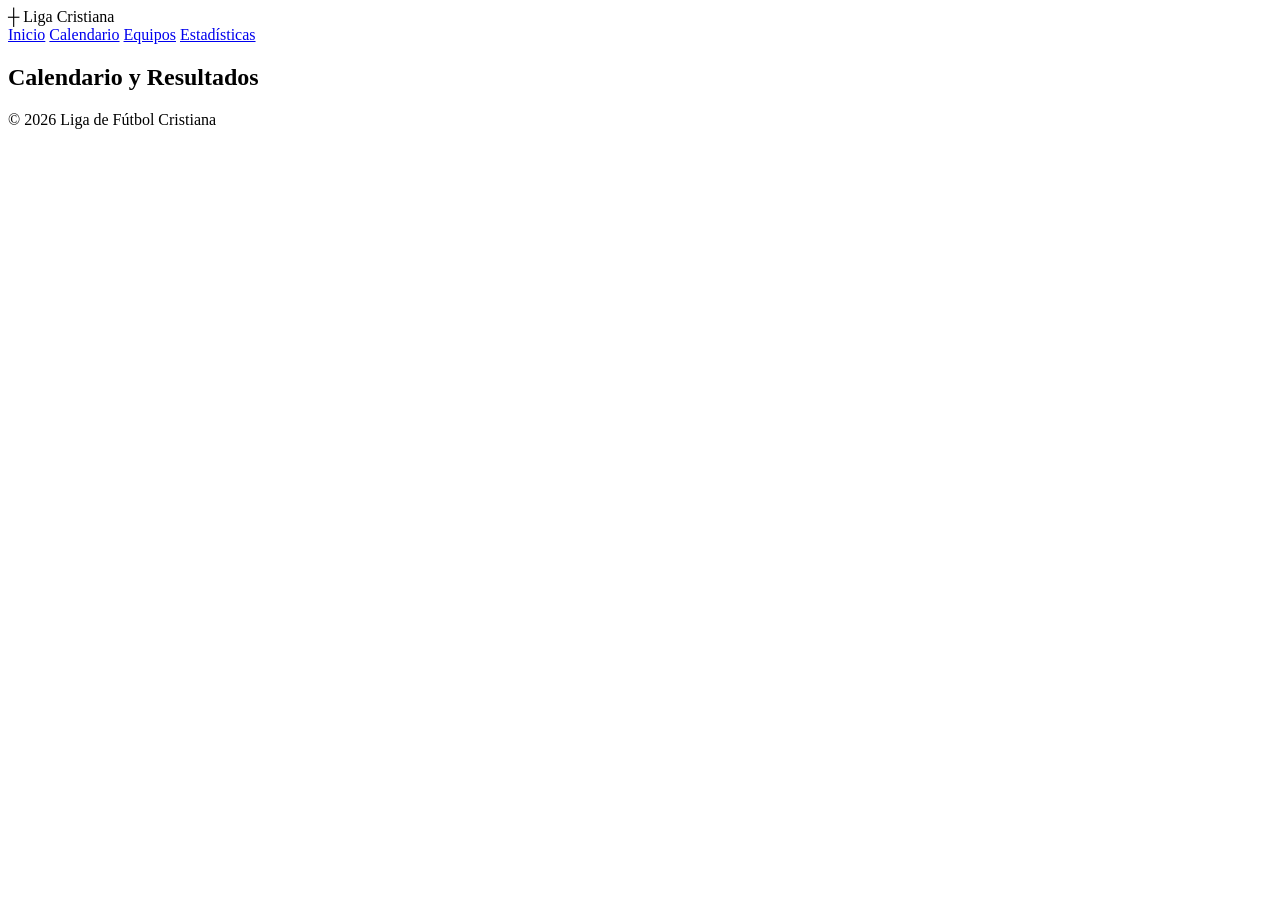
==== calendario.html @ fff367e8 "Add files via upload" ====
<!DOCTYPE html>
<html lang="es">
<head>
  <meta charset="UTF-8">
  <meta name="viewport" content="width=device-width, initial-scale=1.0">
  <title>Calendario - Liga Cristiana</title>
  <link rel="stylesheet" href="css/style.css">
  <link href="https://fonts.googleapis.com/css2?family=Poppins:wght@400;600;700&display=swap" rel="stylesheet">
</head>
<body>
  <header class="navbar">
    <div class="logo"><span class="cross-icon">┼</span> Liga Cristiana</div>
    <nav class="nav-links">
      <a href="index.html">Inicio</a>
      <a href="calendario.html" class="active">Calendario</a>
      <a href="equipos.html">Equipos</a>
      <a href="estadisticas.html">Estadísticas</a>
    </nav>
  </header>

  <main class="container">
    <section class="section">
      <h2 class="section-title">Calendario y Resultados</h2>
      <div id="lista-jornadas">
        <!-- Se llena automáticamente con JS -->
      </div>
    </section>
  </main>

  <footer>
    <p>&copy; 2026 Liga de Fútbol Cristiana</p>
  </footer>
  <script src="js/main.js"></script>
</body>
</html>
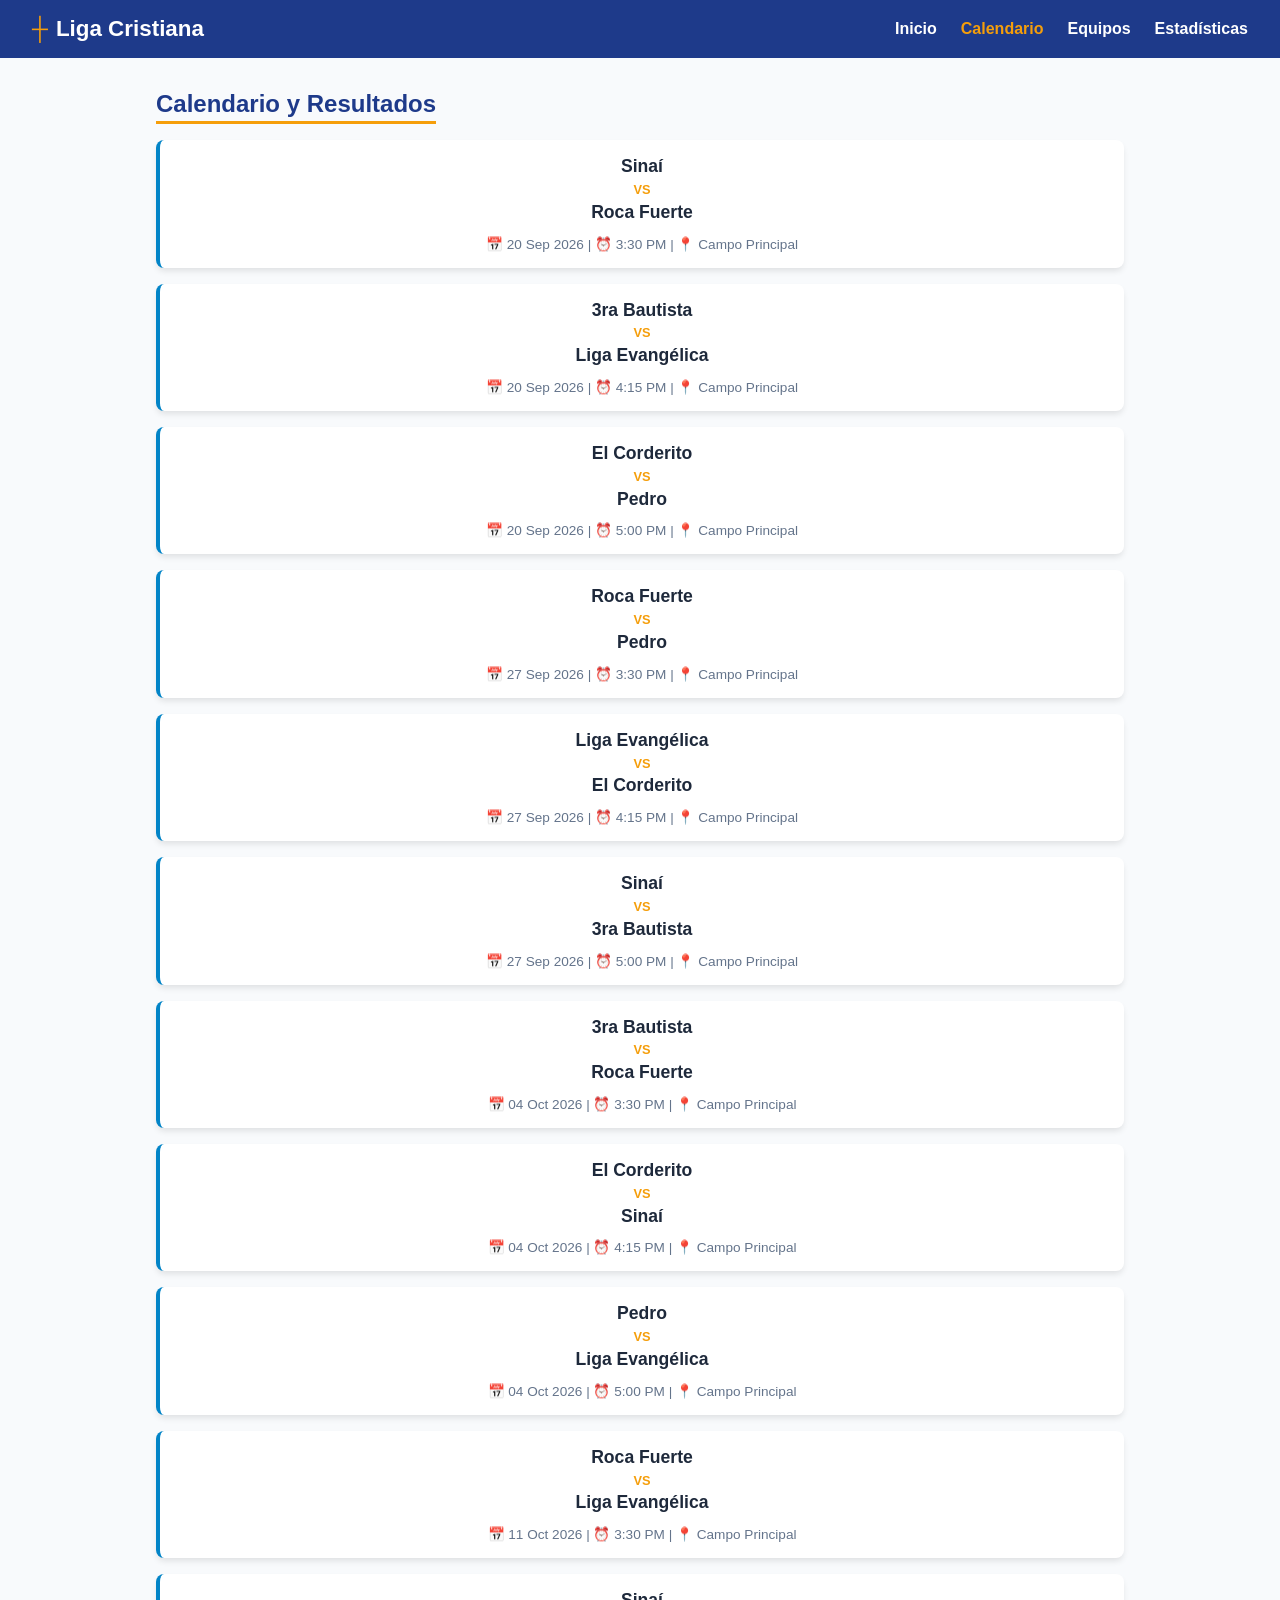
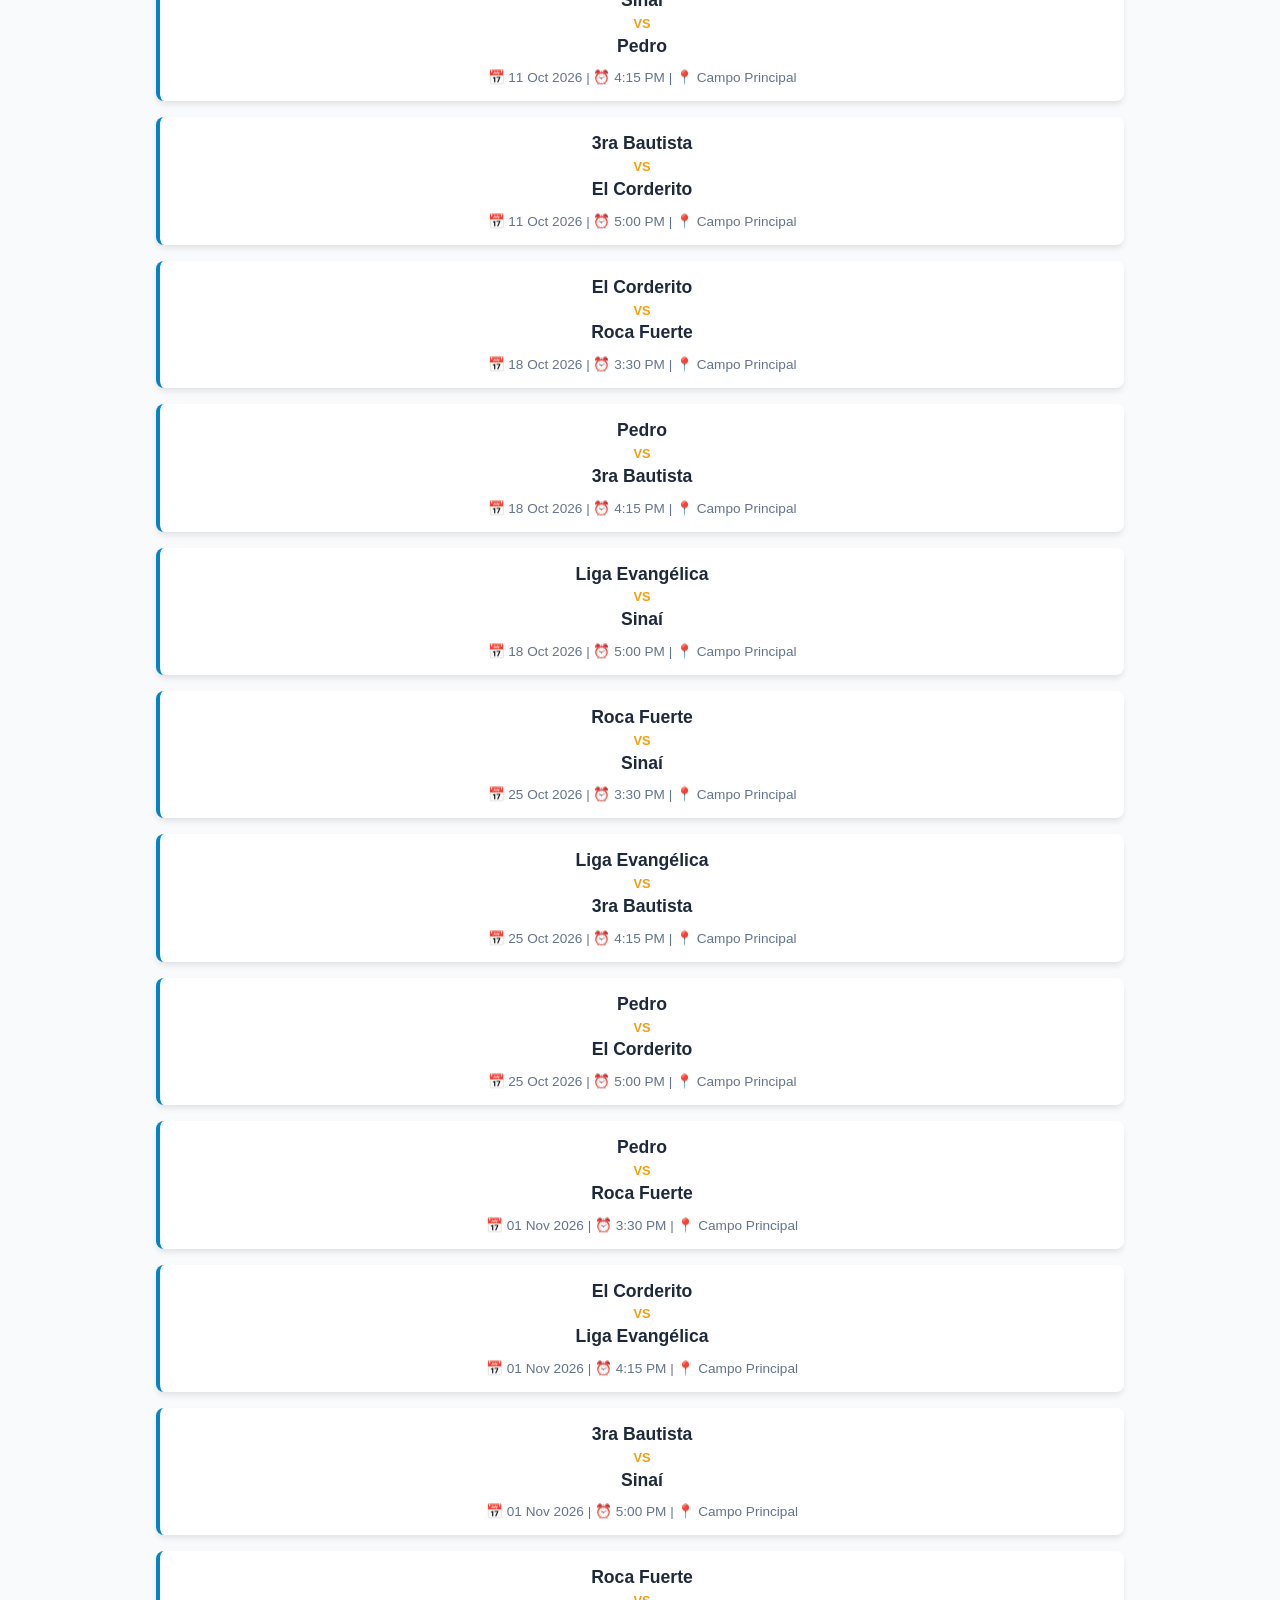
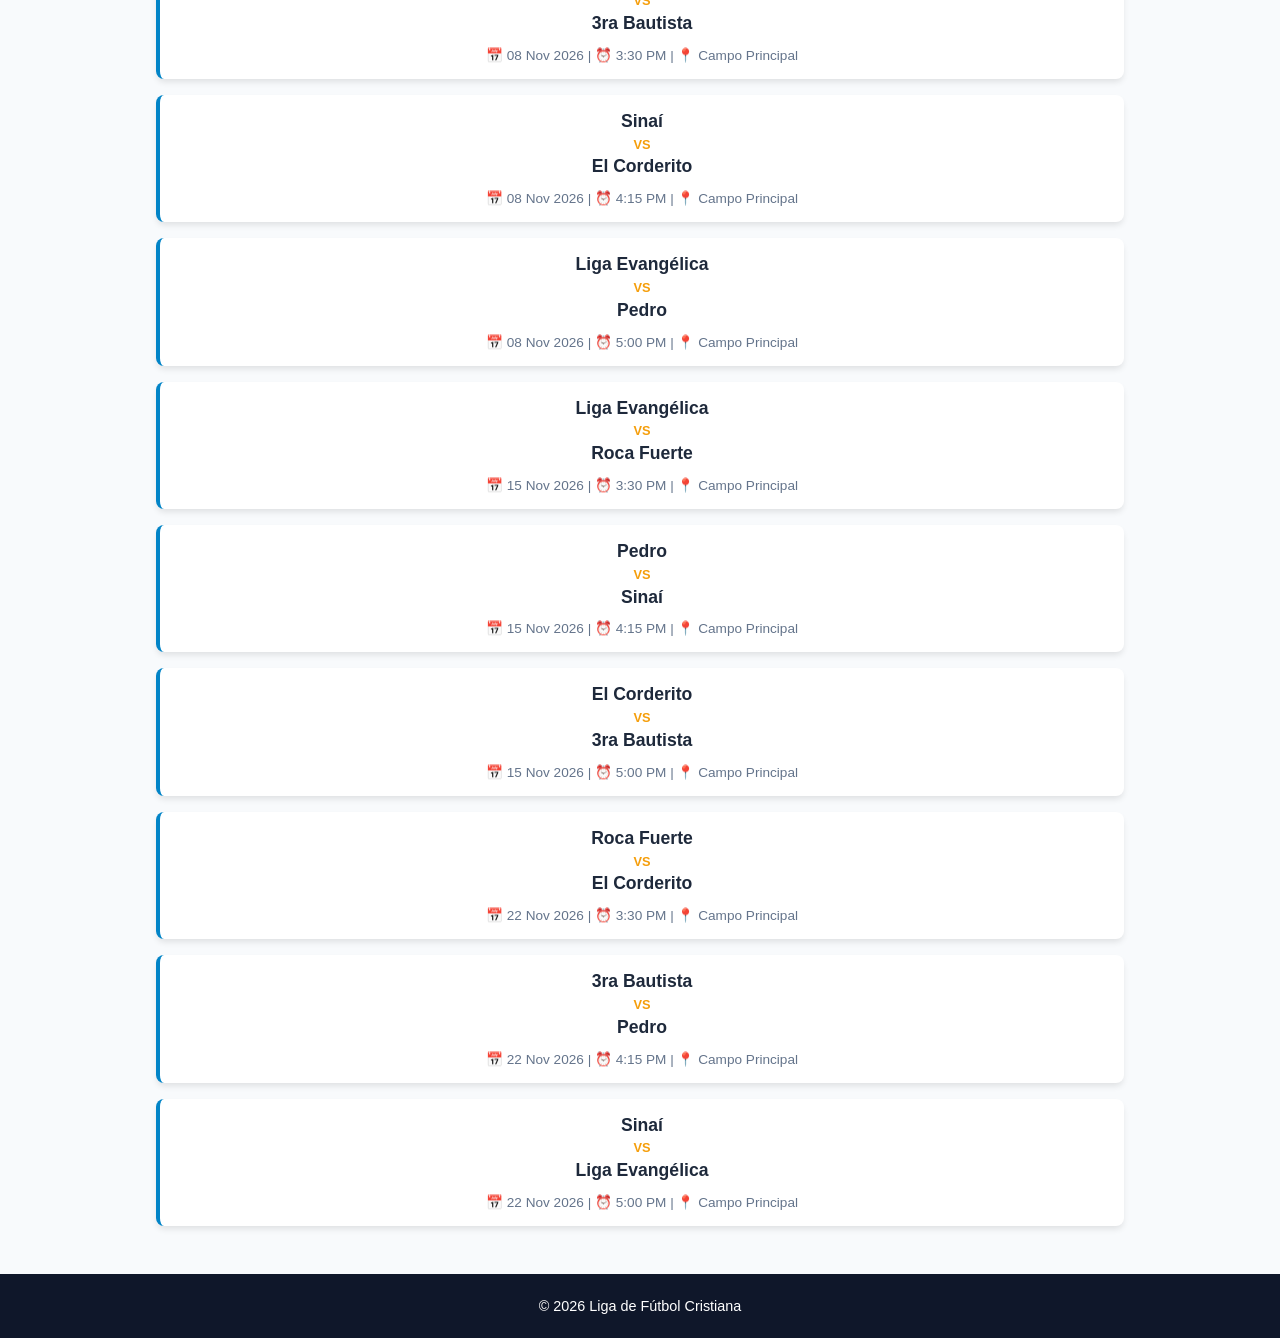
==== commit 50f6342e: "Update calendario.html" ====
--- a/calendario.html
+++ b/calendario.html
@@ -21,7 +21,7 @@
   <main class="container">
     <section class="section">
       <h2 class="section-title">Calendario y Resultados</h2>
-      <div id="lista-jornadas">
+      <div id="calendario-lista">
         <!-- Se llena automáticamente con JS -->
       </div>
     </section>
--- a/css/style.css
+++ b/css/style.css
@@ -0,0 +1,179 @@
+:root {
+  --primary: #1e3a8a;
+  --secondary: #0284c7;
+  --accent: #f59e0b;
+  --bg-light: #f8fafc;
+  --text-dark: #1e293b;
+  --card-bg: #ffffff;
+}
+
+* {
+  box-sizing: border-box;
+  margin: 0;
+  padding: 0;
+  font-family: 'Poppins', sans-serif;
+}
+
+body {
+  background-color: var(--bg-light);
+  color: var(--text-dark);
+}
+
+.navbar {
+  background-color: var(--primary);
+  color: white;
+  display: flex;
+  justify-content: space-between;
+  align-items: center;
+  padding: 1rem 2rem;
+  flex-wrap: wrap;
+}
+
+.logo {
+  font-size: 1.4rem;
+  font-weight: 700;
+  display: flex;
+  align-items: center;
+  gap: 0.5rem;
+}
+
+.cross-icon {
+  color: var(--accent);
+}
+
+.nav-links {
+  display: flex;
+  gap: 1.5rem;
+}
+
+.nav-links a {
+  color: white;
+  text-decoration: none;
+  font-weight: 600;
+  transition: color 0.3s;
+}
+
+.nav-links a:hover, .nav-links a.active {
+  color: var(--accent);
+}
+
+.hero {
+  background: linear-gradient(135deg, var(--primary), var(--secondary));
+  color: white;
+  text-align: center;
+  padding: 3rem 1rem;
+}
+
+.hero h1 {
+  font-size: 2.2rem;
+  margin-bottom: 0.5rem;
+}
+
+.verse {
+  font-style: italic;
+  opacity: 0.9;
+  font-size: 1rem;
+}
+
+.container {
+  max-width: 1000px;
+  margin: 2rem auto;
+  padding: 0 1rem;
+}
+
+.section {
+  margin-bottom: 3rem;
+}
+
+.section-title {
+  font-size: 1.5rem;
+  color: var(--primary);
+  margin-bottom: 1rem;
+  border-bottom: 3px solid var(--accent);
+  display: inline-block;
+  padding-bottom: 0.2rem;
+}
+
+.matches-grid {
+  display: grid;
+  grid-template-columns: repeat(auto-fit, minmax(280px, 1fr));
+  gap: 1rem;
+}
+
+.match-card {
+  background: var(--card-bg);
+  border-radius: 8px;
+  padding: 1rem;
+  display: flex;
+  flex-direction: column;
+  align-items: center;
+  box-shadow: 0 4px 6px -1px rgba(0, 0, 0, 0.1);
+  border-left: 4px solid var(--secondary);
+}
+
+.match-card .team {
+  font-weight: 600;
+  font-size: 1.1rem;
+}
+
+.match-card .vs {
+  font-size: 0.8rem;
+  font-weight: 700;
+  color: var(--accent);
+  margin: 0.3rem 0;
+}
+
+.match-info {
+  margin-top: 0.8rem;
+  font-size: 0.85rem;
+  color: #64748b;
+}
+
+.table-container {
+  overflow-x: auto;
+  background: var(--card-bg);
+  border-radius: 8px;
+  box-shadow: 0 4px 6px -1px rgba(0, 0, 0, 0.1);
+}
+
+.data-table {
+  width: 100%;
+  border-collapse: collapse;
+  text-align: center;
+}
+
+.data-table th, .data-table td {
+  padding: 0.8rem;
+  border-bottom: 1px solid #e2e8f0;
+}
+
+.data-table th {
+  background-color: var(--primary);
+  color: white;
+  font-weight: 600;
+}
+
+.data-table .text-left {
+  text-align: left;
+}
+
+.data-table tbody tr:hover {
+  background-color: #f1f5f9;
+}
+
+footer {
+  text-align: center;
+  padding: 1.5rem;
+  background-color: #0f172a;
+  color: white;
+  font-size: 0.9rem;
+  margin-top: 2rem;
+}
+
+@media (max-width: 600px) {
+  .navbar {
+    flex-direction: column;
+    gap: 1rem;
+  }
+  }
+  
